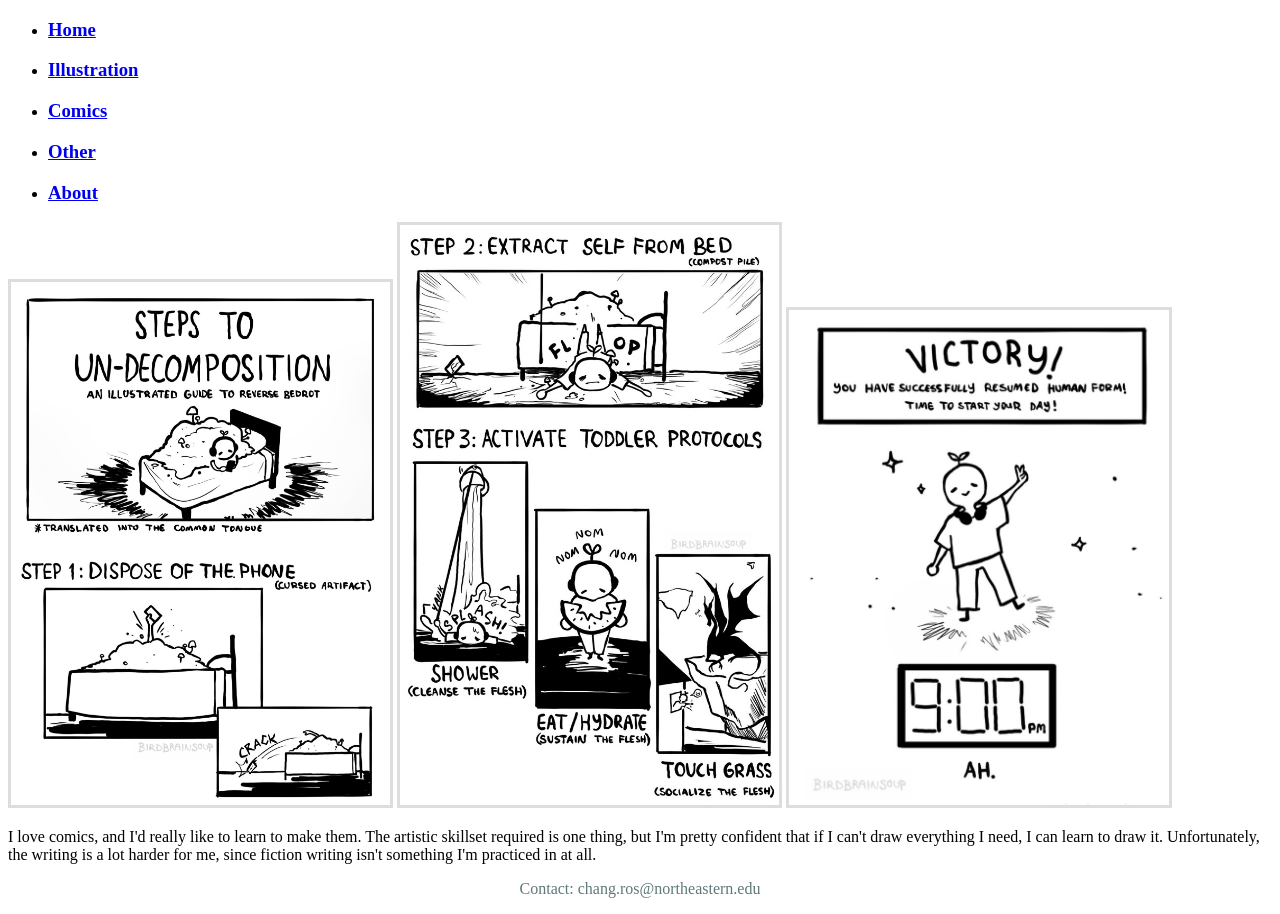
==== comic.html @ 737e13f8 "re-add files" ====
<!DOCTYPE html>
<html lang="en">
<head>
    <meta charset="UTF-8">
    <meta name="viewport" content="width=device-width, initial-scale=1.0">
    <title>Test plot </title>
    <link rel="stylesheet" href="style.css">
</head>
<body>
   <header>
        <div class = "pagetop">

            <nav>
                <ul>
                    <li><h3><a href="index.html">Home</a></h3></li>
                    <li><h3><a href="illo.html" >Illustration</a></h3></li>
                    <li><h3><a href="comic.html"class="highlight">Comics</a></h3></li>
                    <li><h3><a href="other.html">Other</a></h3></li>
                    <li><h3><a href="about.html" >About</a></h3></li>

                </ul>
            </nav>
        </div>

    </header>

    <img src="images/decom1.jpeg" alt="" width = 30%vw class = "display" style="border: 3px solid #ddd">
    <img src="images/decom2.jpeg" alt="" width = 30%vw class = "display" style="border: 3px solid #ddd">
    <img src="images/decom3.jpeg" alt="" width = 30%vw class = "display" style="border: 3px solid #ddd">
    
    <p class="maintext"style="clear: both;"> I love comics, and I'd really like to learn to make them.
        The artistic skillset required is one thing, but I'm pretty confident that if I can't draw everything I need, I can learn to draw it.
        Unfortunately, the writing is a lot harder for me, since fiction writing isn't something I'm practiced in at all.  </p>
<p class= "center" style = "text-align: center; color: rgb(94, 121, 121);">Contact: chang.ros@northeastern.edu</p>
</body>
</html>
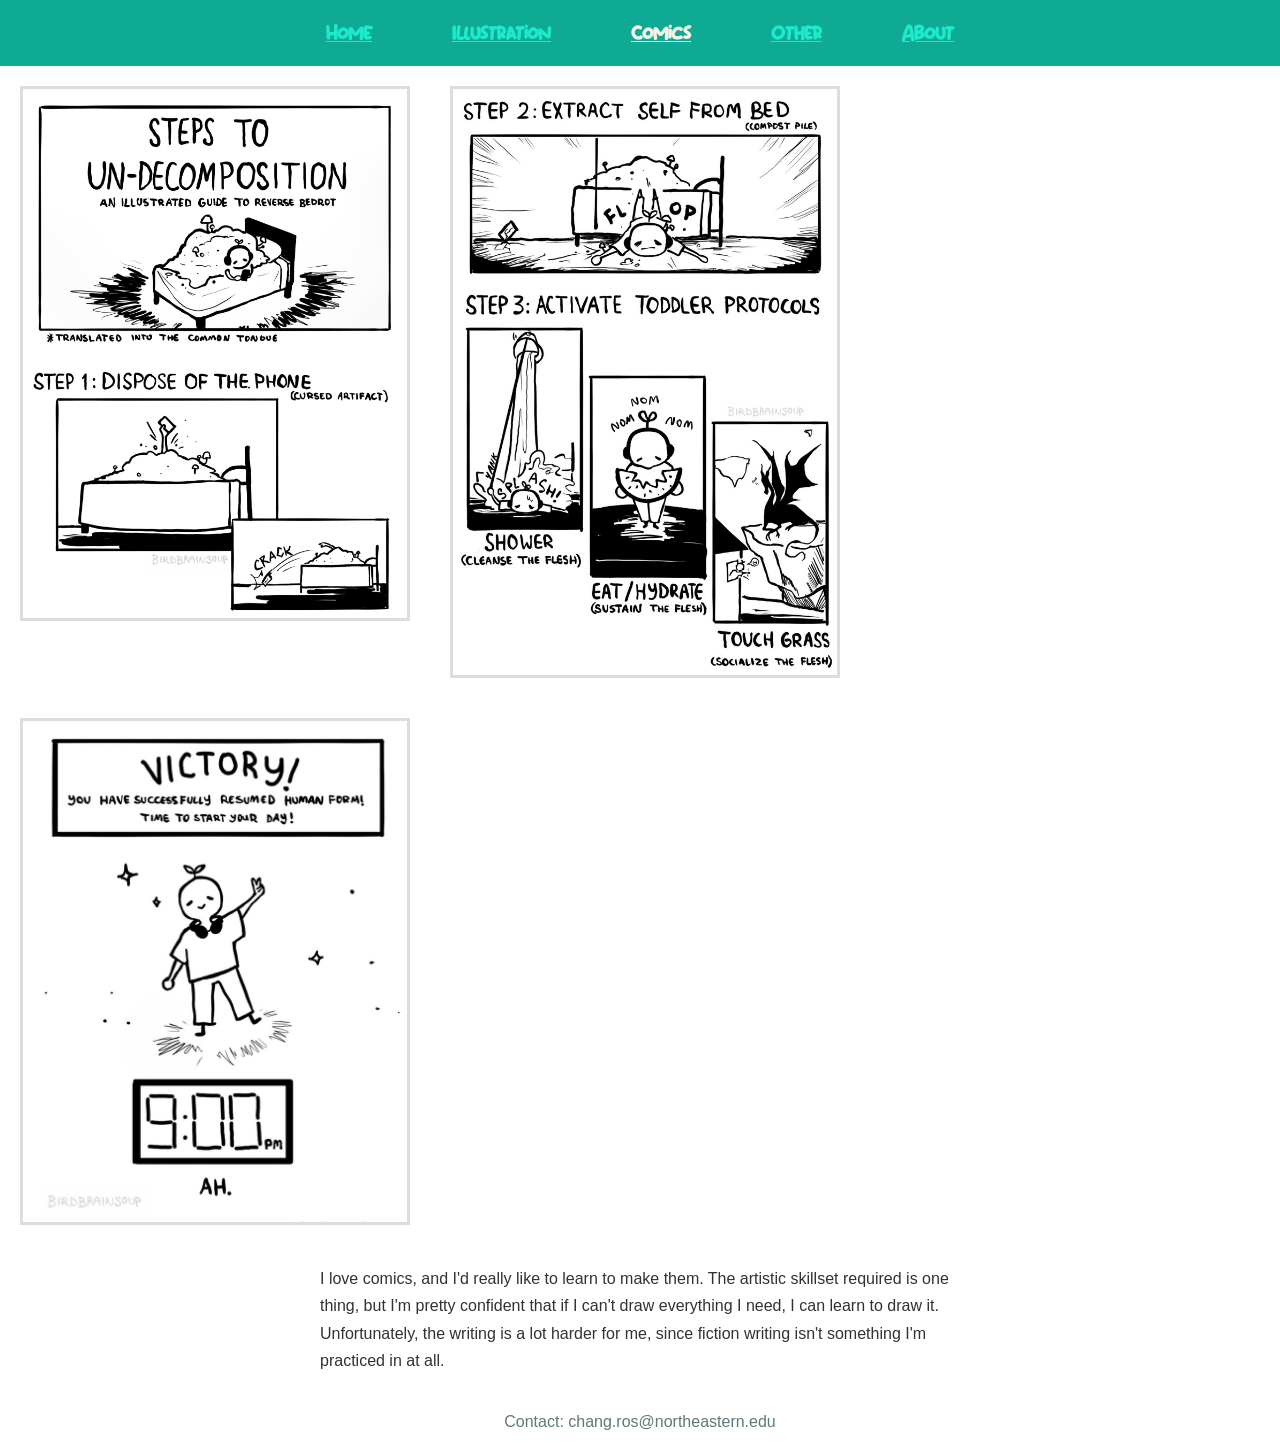
==== commit 8df625f3: "change title" ====
--- a/comic.html
+++ b/comic.html
@@ -3,7 +3,7 @@
 <head>
     <meta charset="UTF-8">
     <meta name="viewport" content="width=device-width, initial-scale=1.0">
-    <title>Test plot </title>
+    <title>Personal Website </title>
     <link rel="stylesheet" href="style.css">
 </head>
 <body>
--- a/style.css
+++ b/style.css
@@ -0,0 +1,96 @@
+body {
+  background-color:#fff;
+  color:#333232;
+  font-family:-apple-system,BlinkMacSystemFont,Segoe UI,Roboto,Helvetica Neue,Arial,Noto Sans,sans-serif,Apple Color Emoji,Segoe UI Emoji,Segoe UI Symbol,Noto Color Emoji;
+  font-size:1rem;
+  font-weight:normal;
+  line-height:1.5;
+  margin: 0;
+
+}
+
+@font-face {
+  font-family: almondMocca;
+  src: url(almondMocca.otf);
+}
+
+@font-face {
+  font-family: Mabook;
+  src: url(Mabook.otf);
+}
+
+h1,h2,h3,h4,h5 {
+  font-family: Mabook;
+  text-align: center
+}
+
+h1 {
+  font-size:4vw;
+  margin: 0;
+  padding: 30px 35px 0px;
+  color: #F5F2E6;
+  font-weight: normal;
+
+}
+
+
+h2 {
+    font-size: 1.5vw;
+}
+
+a {
+  color: #1deacc
+}
+
+nav {
+  justify-items: center;
+  display: grid;
+}
+
+ul {
+  list-style-type: none;
+  display: flex;
+  flex-direction: row;
+  margin: 0;
+  padding: 0;
+  
+}
+
+ul li a {
+  display: block;
+  text-align: center;
+  padding: 0px 40px;
+
+}
+
+.maintext {
+  padding: 20px 25vw;
+    line-height:1.7;
+
+  
+}
+
+.pagetop {
+    background-color: #0faa93;
+    margin: 0;
+}
+.center {
+    display: block;
+  margin-left: auto;
+  margin-right: auto;
+  width: 50%;
+}
+
+.highlight {
+    color: #F5F2E6;
+}
+
+img {
+    margin: 20px;
+    float: left;
+}
+
+#mainimage {
+    float: left;
+    margin: 30px 10px 10px 10px;
+}
